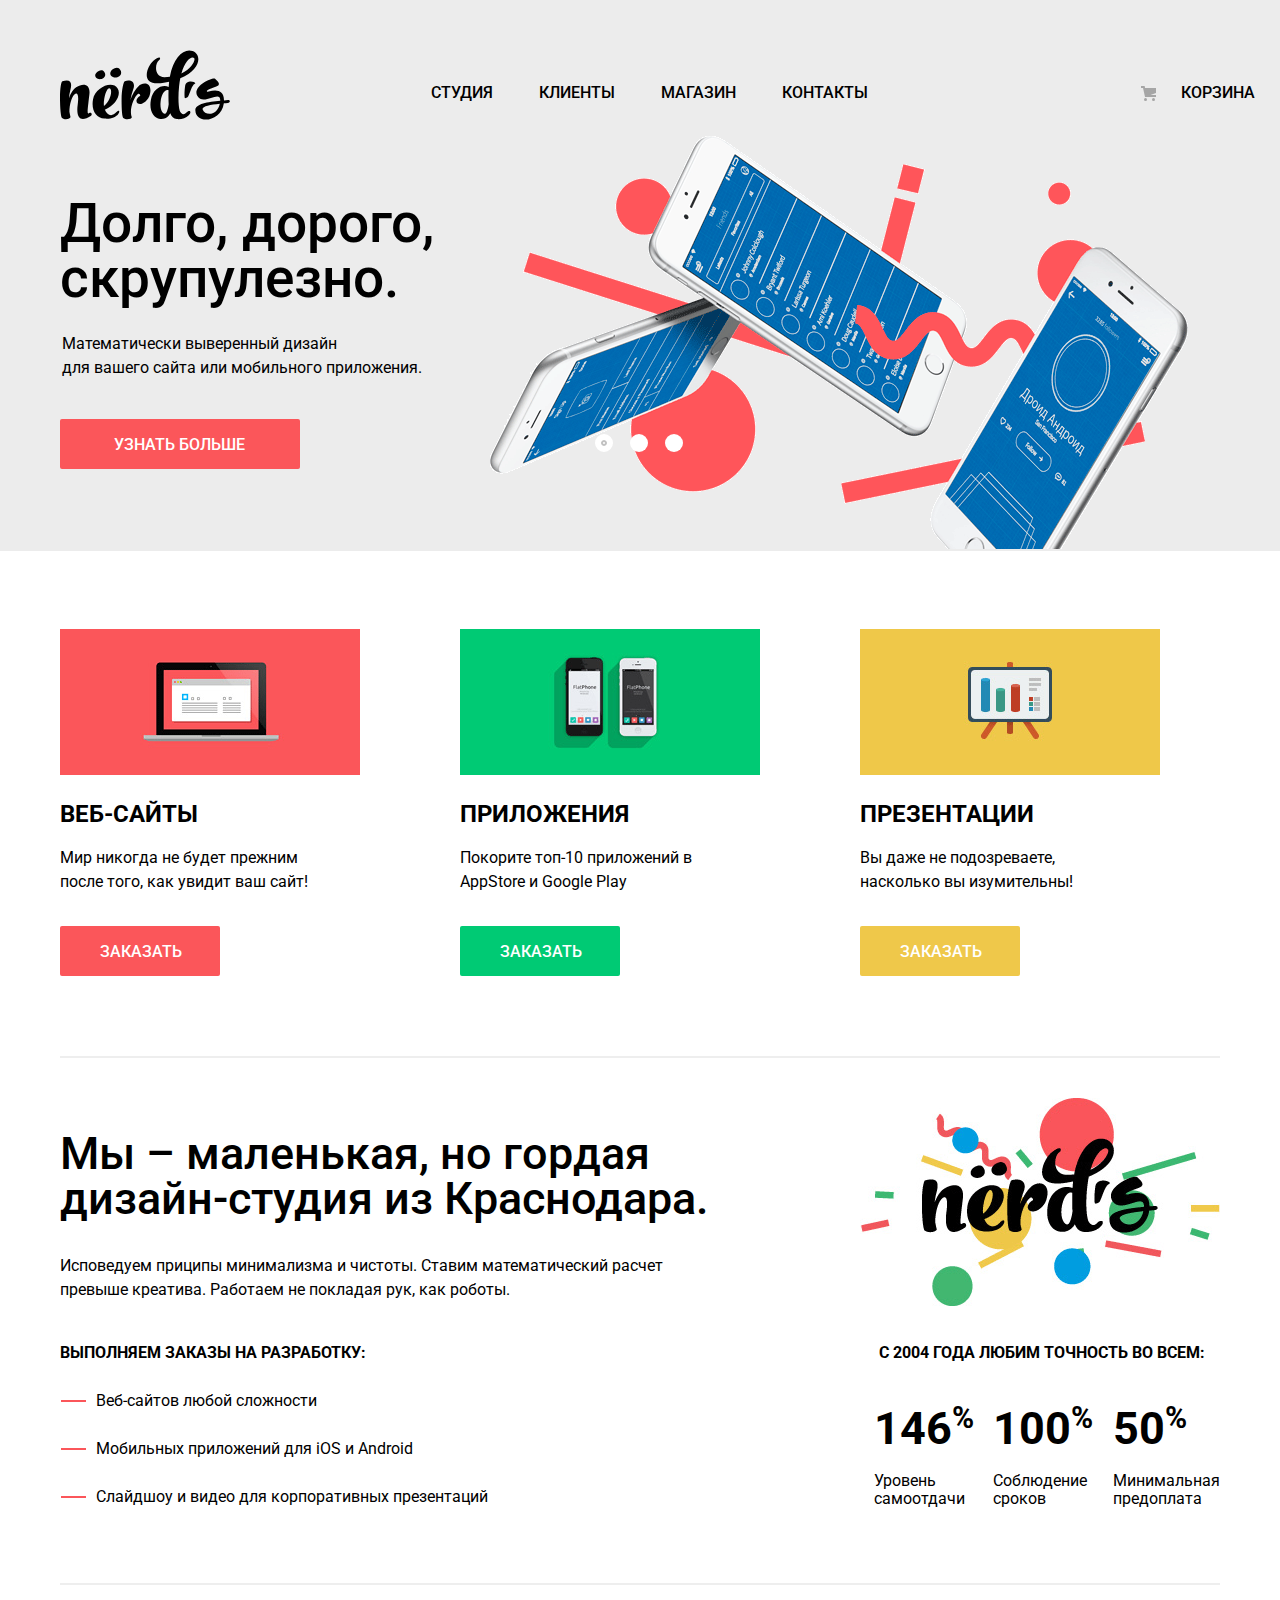
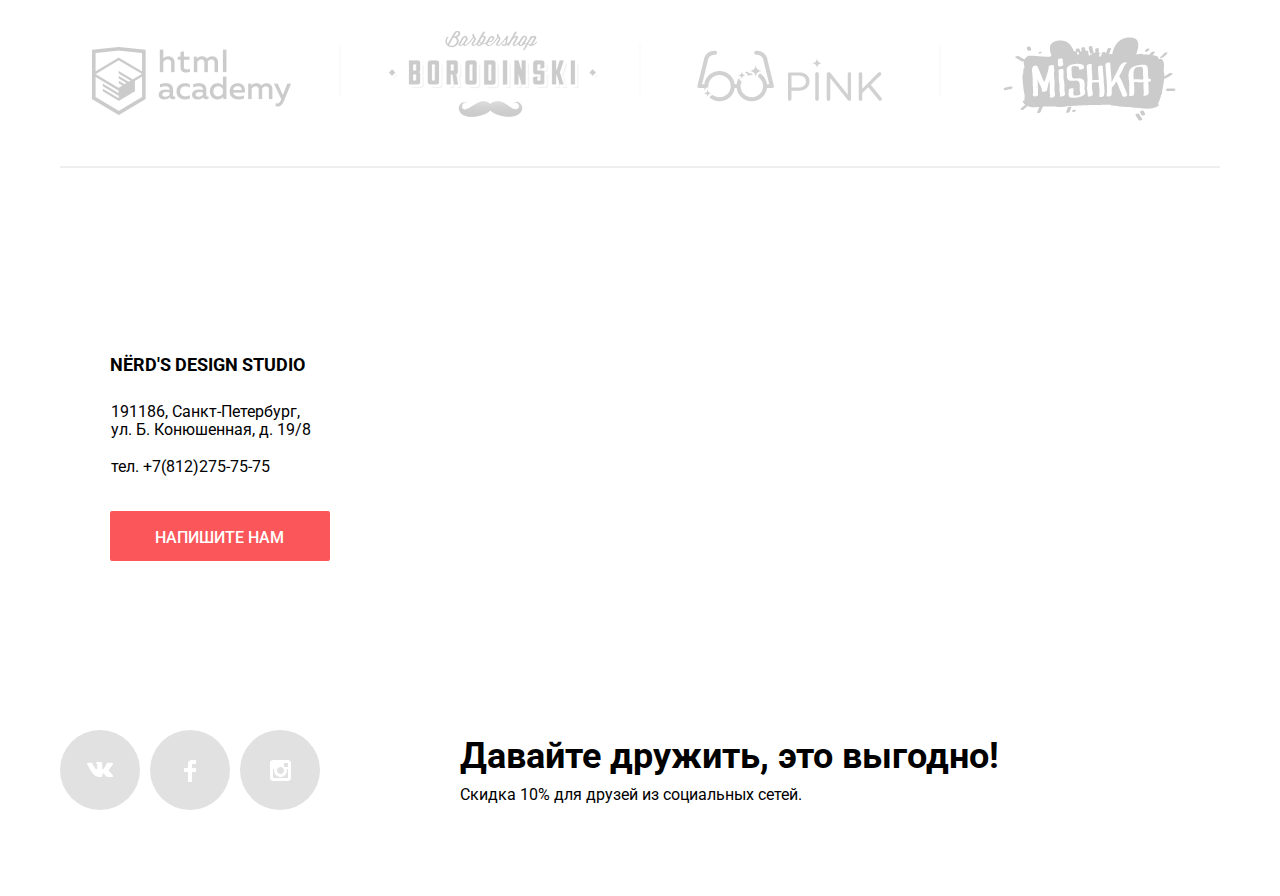
==== index.html @ c847728a "style.min linked" ====
<!DOCTYPE html>
<html lang="ru">
  <head>
    <meta charset="utf-8">
    <title>HTML Academy: Нёрдс</title>
    <link href="css/normalize.css" rel="stylesheet">
    <link href="css/style.min.css" rel="stylesheet">
    <link href="https://fonts.googleapis.com/css?family=Roboto:400,500,700&amp;subset=cyrillic" rel="stylesheet">
    <meta name="keywords" content="">
    <meta name="description" content="">
  </head>
  <body>
    <header class="main-header">
      <nav class="main-navigation">
          <img class="header-logo" src="img/nerds-logo.svg" width="170" height="70" alt="Логотип студии Nerd's">
            <ul class="site-navigation">
              <li><a class="studio" href="#" aria-label="Студия">Студия</a></li>
              <li><a class="clients" href="#" aria-label="Клиенты">Клиенты</a></li>
              <li><a class="shop" href="inner.html" aria-label="Магазин">Магазин</a></li>
              <li><a class="contacts" href="#" aria-label="Контакты">Контакты</a></li>
            </ul>
            <ul class="user-navigation">
              <li><a class="cart" href="#" aria-label="Корзина">Корзина</a></li>
            </ul>
          </nav>
          <div class="slider">
            <div class="slide1">
              <div class="slide-text">
                <span class="slider-label">Долго, дорого, скрупулезно.</span>
                <p>Математически выверенный дизайн <br> для вашего сайта или мобильного приложения.</p>
                <a class="button" href="#" aria-label="Узнать больше">Узнать больше</a>
              </div>
            </div>
            <div class="slide2">
              <div class="slide-text">
                <span class="slider-label">Любим математику как никто другой</span>
                <p>Никакого креатива, только математические формулы<br> для расчета идеальных пропорций.</p>
                <a class="button" href="#" aria-label="Узнать больше">Узнать больше</a>
              </div>
            </div>
            <div class="slide3">
              <div class="slide-text">
                <span class="slider-label">Только ночь,<br> только хардкор</span>
                <p>Работать днем как все? Мы против этого.<br> Ближе к полуночи работа только начинается.</p>
                <a class="button" href="#" aria-label="Узнать больше">Узнать больше</a>
              </div>
            </div>
            <div class="slider-pagination">
              <span class="slider-pagination-dot slider-pagination-dot-active" tabindex="0" aria-label="Первый слайд"></span>
              <span class="slider-pagination-dot" tabindex="0" aria-label="Второй слайд"></span>
              <span class="slider-pagination-dot" tabindex="0" aria-label="Третий слайд"></span>
            </div>
          </div>
        </header>
        <main class="main-index">
          <section class="services">
            <h1 class="visually-hidden">Наши услуги</h1>
            <div class="service-item">
              <img class="service-item-image" src="img/illustration-1.png" width="300" height="146" alt="Веб-сайты">
              <h2>Веб-сайты</h2>
              <p>Мир никогда не будет прежним <br> после того, как увидит ваш сайт!</p>
              <a class="button red" href="#" aria-label="Заказать">Заказать</a>
            </div>
            <div class="service-item">
              <img class="service-item-image" src="img/illustration-2.png" width="300" height="146" alt="Приложения">
              <h2>Приложения</h2>
              <p>Покорите топ-10 приложений в AppStore и Google Play</p>
              <a class="button green" href="#" aria-label="Заказать">Заказать</a>
            </div>
            <div class="service-item">
              <img class="service-item-image" src="img/illustration-3.png" width="300" height="146" alt="Презентации">
              <h2>Презентации</h2>
              <p>Вы даже не подозреваете, <br> насколько вы изумительны!</p>
              <a class="button yellow" href="#" aria-label="Заказать">Заказать</a>
            </div>
          </section>
          <section class="principles">
            <div class="project-development">
              <span class="statement">Мы – маленькая, но гордая дизайн-студия из Краснодара.</span>
              <p>Исповедуем приципы минимализма и чистоты. Ставим математический расчет <br> превыше креатива. Работаем не покладая рук, как роботы.</p>
              <h3>Выполняем заказы на разработку:</h3>
              <ul class="project-development-list">
                <li class="project-development-item">Веб-сайтов любой сложности</li>
                <li class="project-development-item">Мобильных приложений для iOS и Android</li>
                <li class="project-development-item">Слайдшоу и видео для корпоративных презентаций</li>
              </ul>
            </div>
            <div class="stats">
              <img  class="stats-image" src="img/nerds-illustration.png" width="360" height="208" alt="Nerd's studio">
              <h3>С 2004 года любим точность во всем:</h3>
              <ul class="stats-list">
                <li class="stats-item"><p>146<span class="percent">%</span></p><span class="stats-text">Уровень <br> самоотдачи</span></li>
                <li class="stats-item"><p>100<span class="percent">%</span></p><span class="stats-text">Соблюдение <br> сроков</span></li>
                <li class="stats-item"><p>50<span class="percent">%</span></p><span class="stats-text">Минимальная <br> предоплата</span></li>
              </ul>
            </div>
          </section>
          <section class="partners">
            <h4 class="visually-hidden">Наши партнеры</h4>
            <ul class="partners-list">
              <li><a class="partner htmlacademy" href="https://htmlacademy.ru/intensive/htmlcss" target="_blank" aria-label="htmlacademy"><img class="partners-image" src="img/logo-1.png" width="260" height="180" alt="Htmlacademy"></a></li>
              <li><a class="partner borodinski" href="#" target="_blank" aria-label="Барбершоп Бородинский"><img class="partners-image" src="img/logo-2.png" width="260" height="180" alt="Бородинский"></a></li>
              <li><a class="partner pink" href="#" target="_blank" aria-label="Пинк"><img class="partners-image" src="img/logo-3.png" width="260" height="180" alt="Pink"></a></li>
              <li><a class="partner mishka" href="#" target="_blank" aria-label="Мишка"><img class="partners-image" src="img/logo-4.png" width="260" height="180" alt="Mishka"></a></li>
            </ul>
          </section>
        </main>
        <footer class="main-footer">
          <section class="map">
            <iframe class="interactive-map" src="https://yandex.ru/map-widget/v1/?um=constructor%3Ab0f7ece82fbf90cd0dccb2aff1b66b3bf8017ade7876bf40e6bb655071843367&amp;source=constructor"></iframe>
            <div class="adress">
              <h5>Nёrd's design studio</h5>
              <p>191186, Санкт-Петербург, <br> ул. Б. Конюшенная, д. 19/8</p>
              <span class="phone" aria-label="Телефон">тел. +7(812)275-75-75</span><br>
              <a class="button" href="form.html" aria-label="Напишите нам">Напишите нам</a>
            </div>
          </section>
          <form class="modal-window" action="#" method="post">
            <div class="modal-window-header">
              <label class="modal-window-label">Напишите нам</label>
              <button class="close-button" type="button" name="close" aria-label="Закрыть"></button>
            </div>
            <div class="half-width">
              <p>
                <label for="name">Ваше имя:</label><br>
                <input type="text" name="yourname" id="name" placeholder="Представьтесь, пожалуйста">
              </p>
              <p>
                <label for="email">Ваш e-mail:</label><br>
                <input type="email" name="youremail" id="email" placeholder="Для отправки ответа">
              </p>
            </div>
            <div class="full-width">
              <label for="comment">Текст письма:</label><br>
              <textarea name="commentfield" id="comment" rows="4" cols="60" placeholder="В свободной форме"></textarea>
            </div>
            <button class="send-button" type="submit" name="submit-button" aria-label="Отправить">Отправить</button>
          </form>
          <section class="social">
            <h6 class="visually-hidden">Мы в социальных сетях</h6>
            <ul class="social-list">
              <li><a class="social-vk" href="https://vk.com/" target="_blank" aria-label="Вконтакте"><img src="img/vk-icon.svg" width="26" height="15" alt="Вконтакте"></a></li>
              <li><a class="social-fb" href="https://www.facebook.com/" target="_blank" aria-label="Фейсбук"><img src="img/fb-icon.svg" width="12" height="22" alt="Фейсбук"></a></li>
              <li><a class="social-instagram" href="https://www.instagram.com/" target="_blank" aria-label="Инстаграм"><img src="img/insta-icon.svg" width="21" height="21" alt="Инстаграм"></a></li>
            </ul>
            <div class="social-text">
              <span class="letsbefriends">Давайте дружить, это выгодно!</span>
              <p>Скидка 10% для друзей из социальных сетей.</p>
            </div>
          </section>
        </footer>
      </body>
    </html>
---- css/style.min.css ----
.slide2,.slide3{visibility:hidden}.service-item,.slide-text{-webkit-box-orient:vertical;-webkit-box-direction:normal}.filter-label,.main-navigation a,.price-filter p,.project-development h3,.service-item h2,.stats h3{text-transform:uppercase}body{min-width:1200px;background-color:#fff;font-family:Roboto,Arial,sans-serif;font-size:16px;line-height:24px;font-weight:400;color:#000}.visually-hidden{position:absolute;clip:rect(0 0 0 0);width:1px;height:1px;margin:-1px}.main-catalog,.main-index,.slider,.social{width:1160px;margin-right:auto;margin-left:auto}.main-header{background-color:#ececec}.header-logo{display:block;margin-right:201px}.header-logo-inner{display:block;margin-right:191px}.main-navigation,.site-navigation{display:-webkit-box;display:-ms-flexbox}.main-header-logo:hover{opacity:.8}.main-header-logo:active{opacity:.3}.partners-list,.project-development-list,.site-navigation,.social-list,.stats-list,.user-navigation{list-style-type:none;padding:0}.main-navigation{display:flex;-webkit-box-pack:justify;-ms-flex-pack:justify;justify-content:space-between;width:1160px;margin-right:auto;margin-left:auto;padding-top:50px}.site-navigation{display:flex;-webkit-box-align:center;-ms-flex-align:center;align-items:center;-ms-flex-wrap:wrap;flex-wrap:wrap;-ms-flex-negative:0;flex-shrink:0;width:466px;margin-right:244px}.slide-text,.slider-pagination{display:-webkit-box;display:-ms-flexbox}.site-navigation li{margin-right:46px}.site-navigation li:nth-child(4n){margin-right:0}.user-navigation{-ms-flex-item-align:center;align-self:center;position:relative;padding-left:40px}.cart::before{content:"";background:url(../img/cart-icon.svg) no-repeat;position:absolute;top:25%;left:0;width:15px;height:15px}.slide1,.slide2,.slide3{background-repeat:no-repeat}.slide1,.slide2,.slide3,.slider{width:1160px}.slide-text,.slide1,.slide2,.slide3,.slider{height:431px}.main-navigation ul{margin-bottom:0;padding-bottom:0}.main-navigation a{line-height:30px;font-weight:500;color:#000;text-decoration:none}.main-navigation a:hover{color:#fb565a}.main-navigation a:active{color:#a6a6a6}.main-navigation .active{padding-bottom:10px;-webkit-box-shadow:0 2px 0 0 #fb565a;box-shadow:0 2px 0 0 #fb565a}.button,.close-button,.filter-button,.send-button{line-height:18px;font-weight:500;text-transform:uppercase;color:#fff;text-decoration:none;border:none;outline:0}.adress .button,.modal-window button[type=submit],.slider .button,.web-templates-item .button,a.red{background-color:#fb565a}.adress .button:hover,.modal-window button[type=submit]:hover,.slider .button:hover,.web-templates-item .button:hover,a.red:hover{background-color:#e74246}.adress .button:active,.modal-window button[type=submit]:active,.slider .button:active,.web-templates-item .button:active,a.red:active{color:#e57b7e;background-color:#d7373b;-webkit-box-shadow:inset 0 3px 0 0 #c13135;box-shadow:inset 0 3px 0 0 #c13135}a.green{background-color:#00ca74}a.green:hover{background-color:#00bc6c}a.green:active{color:#4dc491;background-color:#00aa62;-webkit-box-shadow:inset 0 3px 0 0 #009958;box-shadow:inset 0 3px 0 0 #009958}a.yellow{background-color:#efc84a}a.yellow:hover{background-color:#eab534}a.yellow:active{color:#edc265;background-color:#e5a722;-webkit-box-shadow:inset 0 3px 0 0 #ce961f;box-shadow:inset 0 3px 0 0 #ce961f}.slider{position:relative;margin:auto}.slide1,.slide2,.slide3{position:absolute}.slide1{background-image:url(../img/nerds-index-slide1.png);background-position:396px -2px}.slide2{background-image:url(../img/nerds-index-slide2.png);background-position:398px -2px}.slide3{background-image:url(../img/nerds-index-slide3.png);background-position:402px -2px}.slide-text{display:flex;-ms-flex-direction:column;flex-direction:column;-webkit-box-pack:start;-ms-flex-pack:start;justify-content:flex-start;width:550px}.slider-label{font-size:55px;line-height:55px;font-weight:500;padding-top:76px;padding-bottom:10px}.service-item .button,.slider .button{-webkit-box-sizing:border-box;padding-top:17px}.slider p{line-height:24px;padding-bottom:23px;margin-left:2px}.slider .button{box-sizing:border-box;width:240px;height:50px;padding-left:54px;border-radius:2px}.slider-pagination{display:flex;-webkit-box-pack:justify;-ms-flex-pack:justify;justify-content:space-between;position:absolute;width:88px;bottom:99px;left:535px;cursor:pointer}.service-item,.services{display:-webkit-box;display:-ms-flexbox}.slider-pagination-dot{width:18px;height:18px;border-radius:50%;background-color:#fff}.slider-pagination-dot-active{width:6px;height:6px;border-radius:50%;background-color:#fff;border:6px solid #fff;-webkit-box-shadow:inset 0 0 0 2px #c1c1c1;box-shadow:inset 0 0 0 2px #c1c1c1}.principles,.services{-webkit-box-shadow:0 2px 0 0 #eee}.services{display:flex;-webkit-box-align:start;-ms-flex-align:start;align-items:flex-start;-ms-flex-wrap:wrap;flex-wrap:wrap;margin-top:78px;margin-bottom:42px;padding-bottom:80px;box-shadow:0 2px 0 0 #eee}.service-item{display:flex;-ms-flex-direction:column;flex-direction:column;-webkit-box-pack:center;-ms-flex-pack:center;justify-content:center;width:300px;margin-right:100px}.principles,.service-item .button{display:-webkit-box;display:-ms-flexbox}.service-item:last-child{margin-right:0}.service-item h2{font-size:24px;line-height:30px;font-weight:700;margin:24px 0 0}.service-item p{margin:17px 0 0}.service-item .button{display:flex;box-sizing:border-box;width:160px;height:50px;border-radius:2px;padding-left:40px;margin-top:32px}.stats-item,.stats-list{-webkit-box-sizing:border-box}.principles{display:flex;-webkit-box-pack:justify;-ms-flex-pack:justify;justify-content:space-between;-webkit-box-align:start;-ms-flex-align:start;align-items:flex-start;padding-bottom:44px;box-shadow:0 2px 0 0 #eee}.project-development,.stats{display:-webkit-box;display:-ms-flexbox;-webkit-box-orient:vertical;-webkit-box-direction:normal}.project-development{width:650px;display:flex;-ms-flex-direction:column;flex-direction:column;-webkit-box-pack:justify;-ms-flex-pack:justify;justify-content:space-between;margin-right:90px}.statement{font-size:45px;line-height:45px;font-weight:500;padding:0;margin:33px 0}.project-development p{padding:0;margin:0 0 39px}.project-development h3{font-size:15.7px;font-weight:700;padding:0;margin:0 0 8px}.project-development-item{position:relative;margin-bottom:24px;padding-left:36px}.project-development-item:last-child{margin-bottom:0}.project-development-item::before{content:"";position:absolute;left:1px;bottom:11px;width:25px;height:2px;background-color:#fb565a}.stats{display:flex;-ms-flex-direction:column;flex-direction:column;-webkit-box-align:end;-ms-flex-align:end;align-items:flex-end}.stats-list,.stats-text{display:-webkit-box;display:-ms-flexbox}.stats img{margin-bottom:35px}.stats h3{font-size:15.8px;font-weight:700;padding:0;margin:0 15px 32px 0}.stats-list{box-sizing:border-box;display:flex;-webkit-box-pack:justify;-ms-flex-pack:justify;justify-content:space-between;-ms-flex-wrap:wrap;flex-wrap:wrap}.stats-item{box-sizing:border-box;padding-bottom:15px}.stats-item:first-child{margin-right:19px}.stats-item:nth-child(2){margin-right:20px}.stats-item p{font-size:45px;line-height:10px;font-weight:700;padding:0 0 38px;margin:0}.percent{font-size:30px;line-height:10px;font-weight:700;vertical-align:super}.stats-text{display:flex;line-height:18px}.main-catalog,.partners-list{display:-webkit-box;display:-ms-flexbox}.partners-list{display:flex;-webkit-box-pack:justify;-ms-flex-pack:justify;justify-content:space-between;-webkit-box-shadow:0 2px 0 0 #eee;box-shadow:0 2px 0 0 #eee;padding-top:2px;padding-bottom:1px;margin:0 0 80px}.partners-image{display:block}.borodinski,.htmlacademy,.mishka,.pink{display:block;position:relative;opacity:.2}.borodinski:hover,.htmlacademy:hover,.mishka:hover,.pink:hover{opacity:1}.borodinski:active,.htmlacademy:active,.mishka:active,.pink:active{opacity:.1}.borodinski::after,.htmlacademy::after,.pink::after{content:"";position:absolute;bottom:68px;left:279px;width:2px;height:52px;background-color:#eee;opacity:1}.main-header h1{font-size:55px;line-height:55px;font-weight:500;text-align:center;padding-top:38px;padding-bottom:108px}.main-catalog{display:flex;-webkit-box-pack:justify;-ms-flex-pack:justify;justify-content:space-between;margin-top:45px}.filter,.sort{display:-webkit-box;display:-ms-flexbox}.filter{display:flex;-webkit-box-orient:vertical;-webkit-box-direction:normal;-ms-flex-direction:column;flex-direction:column}.filter-label{font-size:18px;line-height:30px;font-weight:700;padding:10px 10px 10px 0;margin-bottom:38px}.price-filter-box{position:relative;width:260px;height:80px;background-color:#eee;border-radius:2px}.price-filter-line{position:absolute;top:39px;left:25px;width:201px;height:2px;background-image:-webkit-gradient(linear,left top,right top,color-stop(75%,#00ca74),color-stop(50%,#d7dcde));background-image:-webkit-linear-gradient(left,#00ca74 75%,#d7dcde 50%);background-image:-o-linear-gradient(left,#00ca74 75%,#d7dcde 50%);background-image:linear-gradient(to right,#00ca74 75%,#d7dcde 50%)}.handle-max,.handle-min{position:absolute;top:30px;width:4px;height:4px;background-color:#ababab;cursor:pointer}.handle-min{left:20px;border:8px solid #fff;border-radius:50%;-webkit-box-shadow:0 2px 0 0 #ababab;box-shadow:0 2px 0 0 #ababab}.handle-max{right:80px;border:8px solid #fff;border-radius:50%;-webkit-box-shadow:0 2px 0 0 #ababab;box-shadow:0 2px 0 0 #ababab}.price-filter p{line-height:22px}.price-filter input[type=number]{width:80px;height:38px;margin-bottom:34px;background-color:#eee;text-align:center;border:none;border-radius:2px;margin-right:45px}.grid-filter{margin-bottom:25px}.features-filter{margin-bottom:30px}.features-filter p,.grid-filter p{position:relative;line-height:20px;color:#283136;padding-left:38px;margin-bottom:20px}.features-filter input[type=checkbox]+label::before,.features-filter input[type=checkbox]:checked+label::before,.grid-filter input[type=radio]+label::before,.grid-filter input[type=radio]:checked+label::before{width:25px;height:25px;position:absolute;top:-2px;left:1px;content:"";background-repeat:no-repeat}.features-filter p:hover,.grid-filter p:hover{color:#000}.features-filter .disabled,.grid-filter .disabled{opacity:.3}.features-filter input[type=checkbox],.grid-filter input[type=radio]{display:none}.features-filter label,.grid-filter label{cursor:pointer}.grid-filter input[type=radio]+label::before{background-image:url(../img/radio-off.svg)}.grid-filter input[type=radio]:checked+label::before{background-image:url(../img/radio-on.svg)}.features-filter input[type=checkbox]+label::before{background-image:url(../img/checkbox-off.svg)}.features-filter input[type=checkbox]:checked+label::before{background-image:url(../img/checkbox-on.svg)}.left-column .filter-button{-webkit-box-sizing:border-box;box-sizing:border-box;width:260px;height:50px;padding:auto;border-radius:2px;color:#000;background-color:#eee;cursor:pointer}.left-column button:hover,.paginator a:hover{background-color:#dfdfdf}.left-column button:active,.paginator a:active{color:#959595;background-color:#d5d5d5;-webkit-box-shadow:inset 0 3px 0 0 #bfbfbf;box-shadow:inset 0 3px 0 0 #bfbfbf}.main-content{width:760px}.sort{display:flex;-webkit-box-align:baseline;-ms-flex-align:baseline;align-items:baseline}.sort-left,.sort-right,.web-templates{display:-webkit-box;display:-ms-flexbox}.sort .filter-label{margin-right:257px}.sort-left,.sort-right{display:flex}.sort-left{margin-right:9px}.sort input{display:none}.sort-left label{margin-right:27px;cursor:pointer}.sort p{position:relative;font-size:14px;line-height:18px;text-transform:uppercase;color:#ededed}.adress h4,.adress h5,.web-templates-item a{font-size:18px;font-weight:700;text-transform:uppercase}.sort-left p:hover{color:#a6a6a6}.sort-left input[type=radio]:checked+label,.sort-left p:active{color:#231f20}.sort-right label{cursor:pointer}.ascending-sort input[type=radio]+label::before{content:"";position:absolute;left:10px;bottom:4px;width:10px;height:10px;background-image:url(../img/icon-down-dir.svg);background-repeat:no-repeat;opacity:.3}.descending-sort input[type=radio]+label::before{content:"";position:absolute;left:39px;bottom:4px;width:10px;height:10px;background-image:url(../img/icon-up-dir.svg);background-repeat:no-repeat;opacity:.3}.sort-right input[type=radio]:hover+label::before{opacity:.6}.sort-right input[type=radio]:checked+label::before{opacity:1}.web-templates{display:flex;-ms-flex-wrap:wrap;flex-wrap:wrap;-webkit-box-pack:justify;-ms-flex-pack:justify;justify-content:space-between}.web-templates-item{position:relative;width:360px;height:616px;margin-bottom:33px;background-color:#eee;cursor:pointer}.template-decoration{position:absolute;display:-webkit-box;display:-ms-flexbox;display:flex;-webkit-box-pack:justify;-ms-flex-pack:justify;justify-content:space-between;top:13px;left:15px;width:60px;height:14px}.adress,.template-description{-ms-flex-direction:column;-webkit-box-orient:vertical;-webkit-box-direction:normal}.template-dot{width:14px;height:14px;border-radius:50%;background-color:#fff}.web-templates-image{-webkit-box-sizing:border-box;box-sizing:border-box;position:absolute;border:1px solid #eee;top:40px}.web-templates-item a{line-height:30px;margin-top:35px;color:#000;text-decoration:none}.template-description{-webkit-box-sizing:border-box;box-sizing:border-box;flex-direction:column;-ms-flex-pack:distribute;justify-content:space-around;-webkit-box-align:center;-ms-flex-align:center;align-items:center;position:absolute;bottom:0;width:360px;min-height:230px;max-height:100%;overflow:hidden;background-color:#eee;display:none}.web-templates-item:hover .template-description{display:-webkit-box;display:-ms-flexbox;display:flex}.web-templates-item:hover{background-color:#4d4d4d;border-radius:5px 5px 0 0}.web-templates-item p{line-height:18px;text-align:center;padding:10px}.web-templates-item .button{display:-webkit-box;display:-ms-flexbox;display:flex;-webkit-box-pack:center;-ms-flex-pack:center;justify-content:center;-webkit-box-align:center;-ms-flex-align:center;align-items:center;margin-bottom:43px;width:200px;height:50px;border-radius:2px}.paginator,.paginator a{display:-webkit-box;display:-ms-flexbox}.paginator{display:flex}.paginator a{-webkit-box-sizing:border-box;box-sizing:border-box;display:flex;-webkit-box-pack:center;-ms-flex-pack:center;justify-content:center;-webkit-box-align:center;-ms-flex-align:center;align-items:center;width:50px;height:50px;margin-top:27px;margin-bottom:60px;line-height:18px;text-transform:uppercase;color:#000;background-color:#eee;border-radius:2px;text-decoration:none}.adress,.adress .button{-webkit-box-sizing:border-box}.adress,.modal-window,.paginator .disabled{background-color:#fff}.page{margin-right:11px}.paginator .disabled{border:3px solid #dbdbdb}.paginator .next{width:260px;height:50px}.map{position:relative;overflow:hidden;min-height:420px;margin-bottom:47px}.interactive-map{position:absolute;top:0;left:0;width:100%;height:420px;border:none}.adress{box-sizing:border-box;display:-webkit-box;display:-ms-flexbox;display:flex;flex-direction:column;-webkit-box-align:start;-ms-flex-align:start;align-items:flex-start;position:absolute;top:0;left:calc((100% - 1160px)/ 2);width:319px;height:308px;margin-top:55px;margin-bottom:55px;padding-left:50px}.adress h4,.adress h5{line-height:30px;padding:49px 0 7px;margin:0}.adress p{line-height:18px;padding-left:1px}.adress .phone{padding-bottom:8px;padding-left:1px}.adress .button{box-sizing:border-box;min-width:220px;height:50px;padding-top:18px;padding-left:45px;border-radius:2px}.modal-window{position:fixed;top:50%;margin-top:-295px;left:50%;margin-left:-480px;-webkit-box-sizing:border-box;box-sizing:border-box;-webkit-box-orient:vertical;-webkit-box-direction:normal;-ms-flex-direction:column;flex-direction:column;width:960px;height:590px;padding:67px 92px 85px 97px;-webkit-box-shadow:0 20px 60px 0 #353535;box-shadow:0 20px 60px 0 #353535;display:none}.full-width textarea,.half-width input{-webkit-box-sizing:border-box;margin-top:6px}.half-width,.modal-window-header{display:-webkit-box;display:-ms-flexbox}.modal-window-header{display:flex;-webkit-box-pack:justify;-ms-flex-pack:justify;justify-content:space-between;margin-bottom:22px}.modal-window-label{font-size:45px;line-height:45px;font-weight:500}.close-button{-ms-flex-item-align:center;align-self:center;background:url(../img/close-cross.svg) 50% 50% no-repeat;width:20px;height:20px;opacity:.3;cursor:pointer}.close-button:hover{opacity:1}.close-button:active{opacity:.1}.full-width,.half-width{width:760px;margin-left:1px}.half-width{display:flex;-webkit-box-pack:justify;-ms-flex-pack:justify;justify-content:space-between;margin-bottom:16px}.social,.social-list{display:-webkit-box;display:-ms-flexbox}.full-width label,.half-width label{line-height:18px;font-weight:700}.half-width input{box-sizing:border-box;width:360px;height:50px;padding-left:15px;border-radius:5px;border:2px solid #d7dcde}.full-width textarea{box-sizing:border-box;width:100%;height:118px;padding-top:10px;padding-left:14px;margin-bottom:38px;border-radius:5px;border:2px solid #d7dcde}.send-button,.social{-webkit-box-sizing:border-box}.send-button{box-sizing:border-box;width:260px;height:50px;padding:auto;margin-left:1px;border-radius:2px;cursor:pointer}.modal-window input:hover,.modal-window textarea:hover{border:2px solid #b4b9bb}.modal-window input:focus,.modal-window textarea:focus{color:#000;border:2px solid #000;outline:0}.modal-window input:invalid,.modal-window textarea:invalid{color:#e74246;border:2px solid #e74246}.social{display:flex;box-sizing:border-box;padding-top:1px;margin-bottom:70px}.social-list{display:flex;margin-right:130px}.social p{line-height:22px;padding:0;margin:0}.social-list a{-webkit-box-sizing:border-box;box-sizing:border-box;display:-webkit-box;display:-ms-flexbox;display:flex;background-color:#e1e1e1;width:80px;height:80px;padding-top:30px;border-radius:50%;margin-right:10px;text-decoration:none}.social-list a:hover{background-color:#e74246;text-decoration:none}.social-list a:active{background-color:#d7373b;-webkit-box-shadow:inset 0 2px 0 0 #c13135;box-shadow:inset 0 2px 0 0 #c13135;text-decoration:none}.social-list a:active img{opacity:.3}.social-fb,.social-instagram,.social-vk{display:-webkit-box;display:-ms-flexbox;display:flex;-webkit-box-pack:center;-ms-flex-pack:center;justify-content:center}.social-list .social-vk{padding-top:32px}.social-text{display:-webkit-box;display:-ms-flexbox;display:flex;-webkit-box-orient:vertical;-webkit-box-direction:normal;-ms-flex-direction:column;flex-direction:column;margin-top:24px}.letsbefriends{font-size:36px;line-height:36px;font-weight:700;margin-bottom:10px}
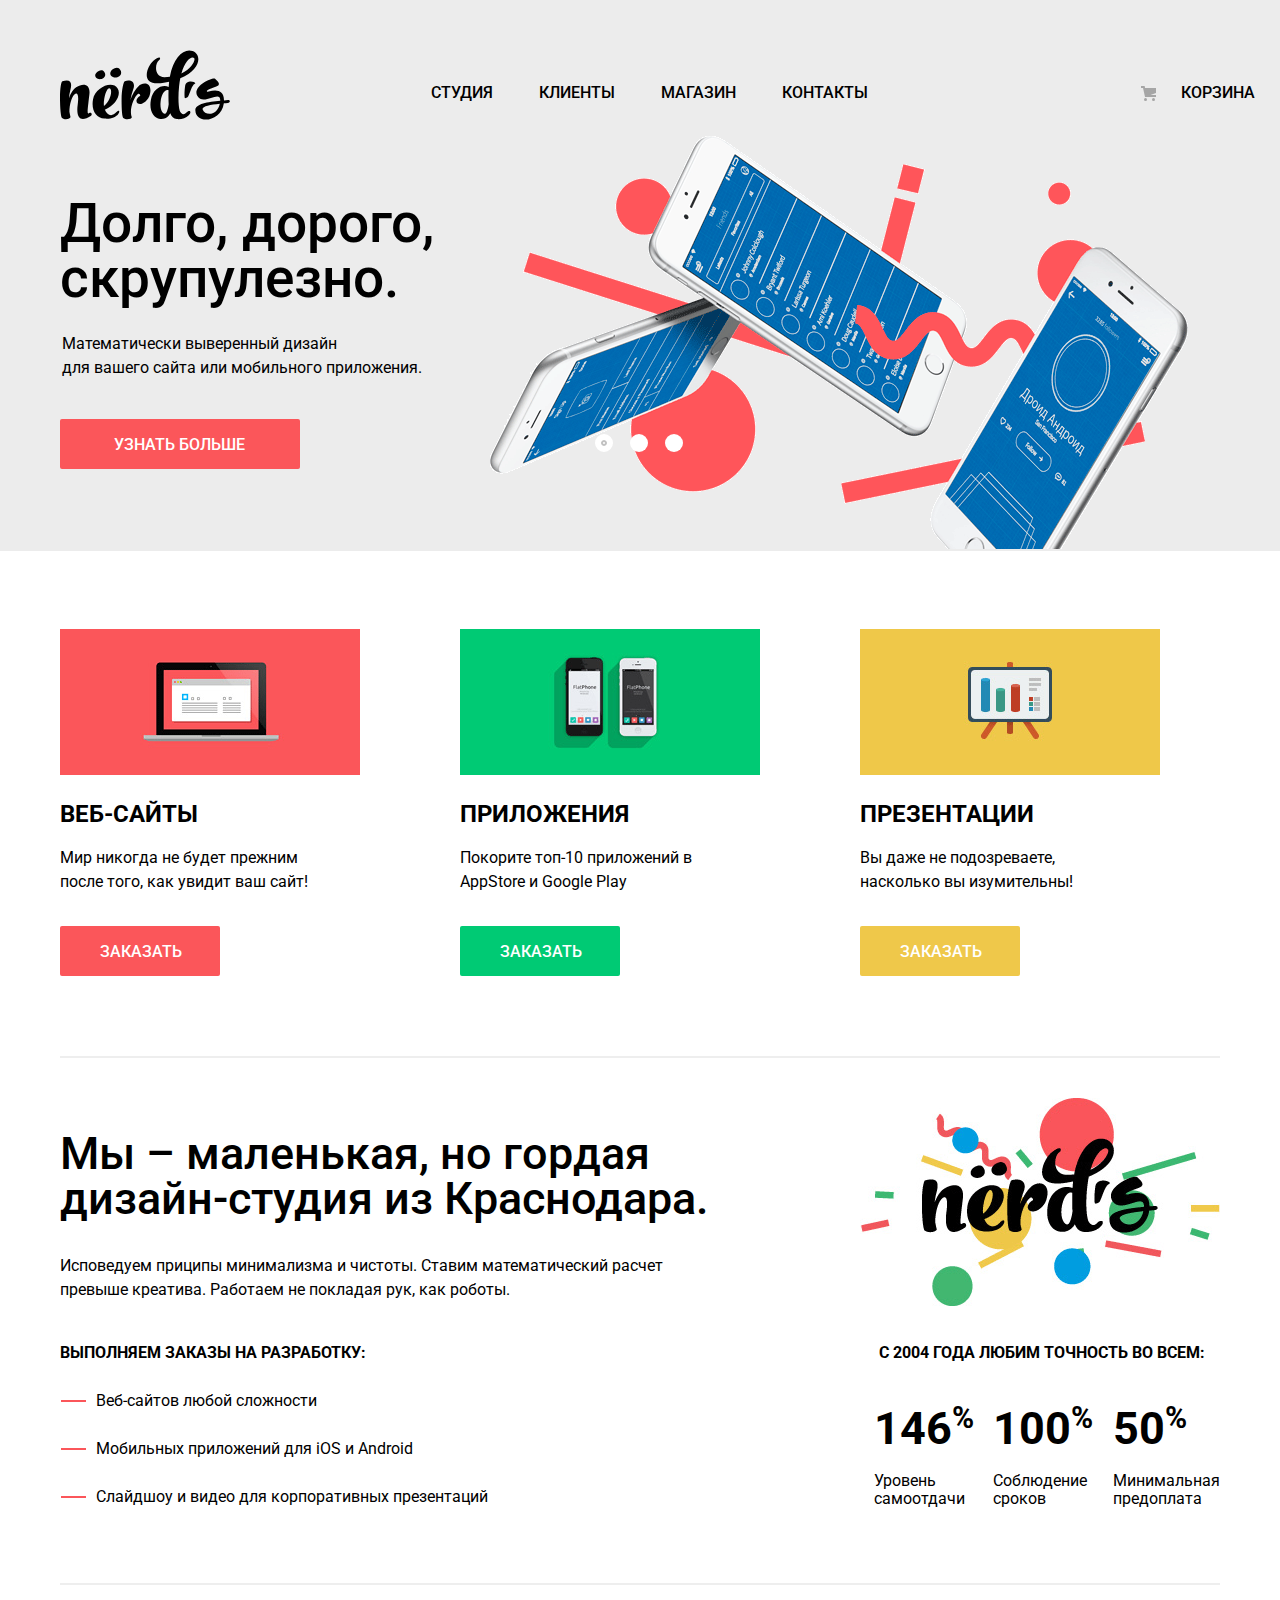
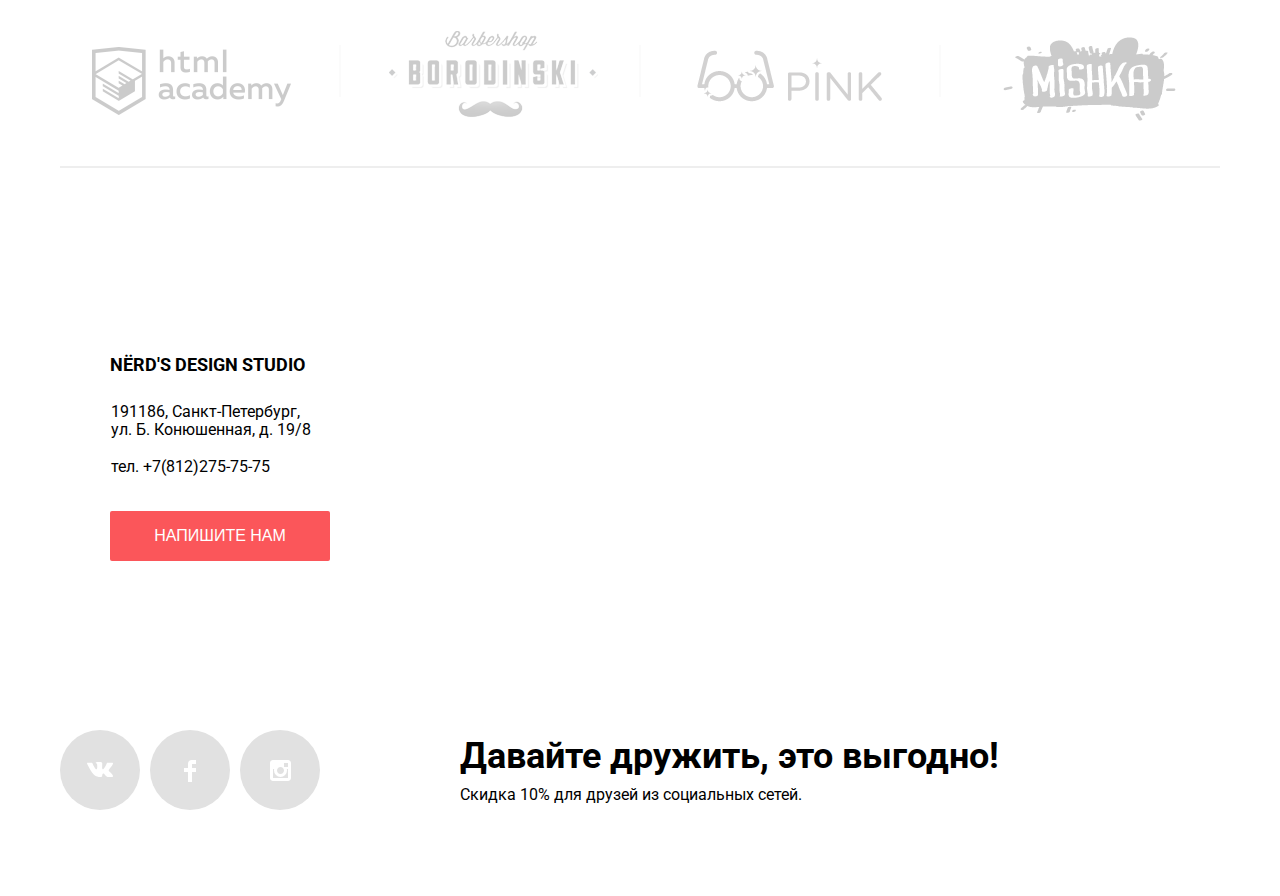
==== commit 9c4d6b3a: "modal-window jsed" ====
--- a/index.html
+++ b/index.html
@@ -4,7 +4,7 @@
     <meta charset="utf-8">
     <title>HTML Academy: Нёрдс</title>
     <link href="css/normalize.css" rel="stylesheet">
-    <link href="css/style.min.css" rel="stylesheet">
+    <link href="css/style.css" rel="stylesheet">
     <link href="https://fonts.googleapis.com/css?family=Roboto:400,500,700&amp;subset=cyrillic" rel="stylesheet">
     <meta name="keywords" content="">
     <meta name="description" content="">
@@ -112,7 +112,7 @@
               <h5>Nёrd's design studio</h5>
               <p>191186, Санкт-Петербург, <br> ул. Б. Конюшенная, д. 19/8</p>
               <span class="phone" aria-label="Телефон">тел. +7(812)275-75-75</span><br>
-              <a class="button" href="form.html" aria-label="Напишите нам">Напишите нам</a>
+              <button class="write-us-button" aria-label="Напишите нам">Напишите нам</button>
             </div>
           </section>
           <form class="modal-window" action="#" method="post">
@@ -149,5 +149,20 @@
             </div>
           </section>
         </footer>
+        <script>
+          var link = document.querySelector(".write-us-button");
+          var popup = document.querySelector(".modal-window");
+          var close = document.querySelector(".close-button");
+
+          link.addEventListener("click", function (evt) {
+            evt.preventDefault();
+            popup.classList.add("modal-show");
+          });
+
+          close.addEventListener("click", function (evt) {
+            evt.preventDefault();
+            popup.classList.remove("modal-show");
+          });
+        </script>
       </body>
     </html>
--- a/css/style.css
+++ b/css/style.css
@@ -0,0 +1,1341 @@
+body {
+  min-width: 1200px;
+  background-color: #ffffff;
+  font-family: "Roboto", "Arial", sans-serif;
+  font-size: 16px;
+  line-height: 24px;
+  font-weight: 400;
+  color: #000000;
+}
+
+.visually-hidden {
+  position: absolute;
+  clip: rect(0 0 0 0);
+  width: 1px;
+  height: 1px;
+  margin: -1px;
+}
+
+.slider,
+.main-index,
+.social,
+.main-catalog {
+  width: 1160px;
+  margin-right: auto;
+  margin-left: auto;
+}
+
+.main-header {
+  background-color: #ececec;
+}
+
+.header-logo {
+  display: block;
+  margin-right: 201px;
+}
+
+.header-logo-inner {
+  display: block;
+  margin-right: 191px;
+}
+
+.main-header-logo:hover {
+  opacity: 0.8;
+}
+
+.main-header-logo:active {
+  opacity: 0.3;
+}
+
+.site-navigation,
+.user-navigation,
+.stats-list,
+.partners-list,
+.social-list,
+.project-development-list {
+  list-style-type: none;
+  padding: 0;
+}
+
+.main-navigation {
+  display: -webkit-box;
+  display: -ms-flexbox;
+  display: flex;
+  -webkit-box-pack: justify;
+      -ms-flex-pack: justify;
+          justify-content: space-between;
+  width: 1160px;
+  margin-right: auto;
+  margin-left: auto;
+  padding-top: 50px;
+}
+
+.site-navigation {
+  display: -webkit-box;
+  display: -ms-flexbox;
+  display: flex;
+  -webkit-box-align: center;
+      -ms-flex-align: center;
+          align-items: center;
+  -ms-flex-wrap: wrap;
+      flex-wrap: wrap;
+      -ms-flex-negative: 0;
+          flex-shrink: 0;
+  width: 466px;
+  margin-right: 244px;
+}
+
+.site-navigation li {
+  margin-right: 46px;
+}
+
+.site-navigation li:nth-child(4n) {
+  margin-right: 0;
+}
+
+.user-navigation {
+  -ms-flex-item-align: center;
+      align-self: center;
+  position: relative;
+  padding-left: 40px;
+}
+
+.cart::before {
+  content: "";
+  background: url("../img/cart-icon.svg") no-repeat;
+  position: absolute;
+  top: 25%;
+  left: 0px;
+  width: 15px;
+  height: 15px;
+}
+
+.main-navigation ul {
+  margin-bottom: 0;
+  padding-bottom: 0;
+}
+
+.main-navigation a {
+  line-height: 30px;
+  font-weight: 500;
+  text-transform: uppercase;
+  color: #000000;
+  text-decoration: none;
+}
+
+.main-navigation a:hover {
+  color: #fb565a;
+}
+
+.main-navigation a:active {
+  color: #a6a6a6;
+}
+
+.main-navigation .active {
+  padding-bottom: 10px;
+  -webkit-box-shadow: 0 2px 0 0 #fb565a;
+          box-shadow: 0 2px 0 0 #fb565a;
+}
+
+.button,
+.write-us-button,
+.close-button,
+.send-button,
+.filter-button {
+  line-height: 18px;
+  font-weight: 500;
+  text-transform: uppercase;
+  color: #ffffff;
+  text-decoration: none;
+  border: none;
+  outline: none;
+}
+
+.slider .button,
+a.red,
+.write-us-button,
+.modal-window button[type="submit"],
+.web-templates-item .button {
+  background-color: #fb565a;
+}
+
+.slider .button:hover,
+a.red:hover,
+.adress .button:hover,
+.modal-window button[type="submit"]:hover,
+.web-templates-item .button:hover {
+  background-color: #e74246;
+}
+
+.slider .button:active,
+a.red:active,
+.write-us-button:active,
+.modal-window button[type="submit"]:active,
+.web-templates-item .button:active {
+  color: #e57b7e;
+  background-color: #d7373b;
+  -webkit-box-shadow: inset 0 3px 0 0 #c13135;
+          box-shadow: inset 0 3px 0 0 #c13135;
+}
+
+a.green {
+  background-color: #00ca74;
+}
+
+a.green:hover {
+  background-color: #00bc6c;
+}
+
+a.green:active {
+  color: #4dc491;
+  background-color: #00aa62;
+  -webkit-box-shadow: inset 0 3px 0 0 #009958;
+          box-shadow: inset 0 3px 0 0 #009958;
+}
+
+a.yellow {
+  background-color: #efc84a;
+}
+
+a.yellow:hover {
+  background-color: #eab534;
+}
+
+a.yellow:active {
+  color: #edc265;
+  background-color: #e5a722;
+  -webkit-box-shadow: inset 0 3px 0 0 #ce961f;
+          box-shadow: inset 0 3px 0 0 #ce961f;
+}
+
+.slider {
+  position: relative;
+  width: 1160px;
+  height: 431px;
+  margin: auto;
+}
+
+.slide1 {
+  position: absolute;
+  width: 1160px;
+  height: 431px;
+  background-image: url("../img/nerds-index-slide1.png");
+  background-position: 396px -2px;
+  background-repeat: no-repeat;
+}
+
+.slide2 {
+  position: absolute;
+  width: 1160px;
+  height: 431px;
+  background-image: url("../img/nerds-index-slide2.png");
+  background-position: 398px -2px;
+  background-repeat: no-repeat;
+  visibility: hidden;
+}
+
+.slide3 {
+  position: absolute;
+  width: 1160px;
+  height: 431px;
+  background-image: url("../img/nerds-index-slide3.png");
+  background-position: 402px -2px;
+  background-repeat: no-repeat;
+  visibility: hidden;
+}
+
+.slide-text {
+  display: -webkit-box;
+  display: -ms-flexbox;
+  display: flex;
+  -webkit-box-orient: vertical;
+  -webkit-box-direction: normal;
+      -ms-flex-direction: column;
+          flex-direction: column;
+  -webkit-box-pack: start;
+      -ms-flex-pack: start;
+          justify-content: flex-start;
+  width: 550px;
+  height: 431px;
+}
+
+.slider-label {
+  font-size: 55px;
+  line-height: 55px;
+  font-weight: 500;
+  padding-top: 76px;
+  padding-bottom: 10px;
+}
+
+.slider p {
+  line-height: 24px;
+  padding-bottom: 23px;
+  margin-left: 2px;
+}
+
+.slider .button {
+  -webkit-box-sizing: border-box;
+          box-sizing: border-box;
+  width: 240px;
+  height: 50px;
+  padding-left: 54px;
+  padding-top: 17px;
+  border-radius: 2px;
+}
+
+.slider-pagination {
+  display: -webkit-box;
+  display: -ms-flexbox;
+  display: flex;
+  -webkit-box-pack: justify;
+      -ms-flex-pack: justify;
+          justify-content: space-between;
+  position: absolute;
+  width: 88px;
+  bottom: 99px;
+  left: 535px;
+  cursor: pointer;
+}
+
+.slider-pagination-dot {
+  width: 18px;
+  height: 18px;
+  border-radius: 50%;
+  background-color: #ffffff;
+}
+
+.slider-pagination-dot-active {
+  width: 6px;
+  height: 6px;
+  border-radius: 50%;
+  background-color: #ffffff;
+  border: 6px solid #ffffff;
+  -webkit-box-shadow: inset 0 0 0 2px #c1c1c1;
+          box-shadow: inset 0 0 0 2px #c1c1c1;
+}
+
+.services {
+  display: -webkit-box;
+  display: -ms-flexbox;
+  display: flex;
+  -webkit-box-align: start;
+      -ms-flex-align: start;
+          align-items: flex-start;
+  -ms-flex-wrap: wrap;
+      flex-wrap: wrap;
+  margin-top: 78px;
+  margin-bottom: 42px;
+  padding-bottom: 80px;
+  -webkit-box-shadow: 0 2px 0 0 #eeeeee;
+          box-shadow: 0 2px 0 0 #eeeeee;
+}
+
+.service-item {
+  display: -webkit-box;
+  display: -ms-flexbox;
+  display: flex;
+  -webkit-box-orient: vertical;
+  -webkit-box-direction: normal;
+      -ms-flex-direction: column;
+          flex-direction: column;
+  -webkit-box-pack: center;
+      -ms-flex-pack: center;
+          justify-content: center;
+  width: 300px;
+  margin-right: 100px;
+}
+
+.service-item:last-child {
+  margin-right: 0;
+}
+
+.service-item h2 {
+  font-size: 24px;
+  line-height: 30px;
+  font-weight: 700;
+  text-transform: uppercase;
+  margin: 0;
+  margin-top: 24px;
+}
+
+.service-item p {
+  margin: 0;
+  margin-top: 17px;
+}
+
+.service-item .button {
+  display: -webkit-box;
+  display: -ms-flexbox;
+  display: flex;
+  -webkit-box-sizing: border-box;
+          box-sizing: border-box;
+  width: 160px;
+  height: 50px;
+  border-radius: 2px;
+  padding-left: 40px;
+  padding-top: 17px;
+  margin-top: 32px;
+}
+
+.principles {
+  display: -webkit-box;
+  display: -ms-flexbox;
+  display: flex;
+  -webkit-box-pack: justify;
+      -ms-flex-pack: justify;
+          justify-content: space-between;
+  -webkit-box-align: start;
+      -ms-flex-align: start;
+          align-items: flex-start;
+  padding-bottom: 44px;
+  -webkit-box-shadow: 0 2px 0 0 #eeeeee;
+          box-shadow: 0 2px 0 0 #eeeeee;
+}
+
+.project-development {
+  width: 650px;
+  display: -webkit-box;
+  display: -ms-flexbox;
+  display: flex;
+  -webkit-box-orient: vertical;
+  -webkit-box-direction: normal;
+      -ms-flex-direction: column;
+          flex-direction: column;
+  -webkit-box-pack: justify;
+      -ms-flex-pack: justify;
+          justify-content: space-between;
+  margin-right: 90px;
+}
+
+.statement {
+  font-size: 45px;
+  line-height: 45px;
+  font-weight: 500;
+  padding: 0;
+  margin: 0;
+  margin-top: 33px;
+  margin-bottom: 33px;
+}
+
+.project-development p {
+  padding: 0;
+  margin: 0;
+  margin-bottom: 39px;
+}
+
+.project-development h3 {
+  font-size: 15.7px;
+  font-weight: 700;
+  text-transform: uppercase;
+  padding: 0;
+  margin: 0;
+  margin-bottom: 8px;
+}
+
+.project-development-item {
+  position: relative;
+  margin-bottom: 24px;
+  padding-left: 36px;
+}
+
+.project-development-item:last-child {
+  margin-bottom: 0;
+}
+
+.project-development-item::before {
+  content: "";
+  position: absolute;
+  left: 1px;
+  bottom: 11px;
+  width: 25px;
+  height: 2px;
+  background-color: #fb565a;
+}
+
+.stats {
+  display: -webkit-box;
+  display: -ms-flexbox;
+  display: flex;
+  -webkit-box-orient: vertical;
+  -webkit-box-direction: normal;
+      -ms-flex-direction: column;
+          flex-direction: column;
+  -webkit-box-align: end;
+      -ms-flex-align: end;
+          align-items: flex-end;
+}
+
+.stats img {
+  margin-bottom: 35px;
+}
+
+.stats h3 {
+  font-size: 15.8px;
+  font-weight: 700;
+  text-transform: uppercase;
+  padding: 0;
+  margin: 0;
+  margin-right: 15px;
+  margin-bottom: 32px;
+}
+
+.stats-list {
+  -webkit-box-sizing: border-box;
+          box-sizing: border-box;
+  display: -webkit-box;
+  display: -ms-flexbox;
+  display: flex;
+  -webkit-box-pack: justify;
+      -ms-flex-pack: justify;
+          justify-content: space-between;
+  -ms-flex-wrap: wrap;
+      flex-wrap: wrap;
+}
+
+.stats-item {
+  -webkit-box-sizing: border-box;
+          box-sizing: border-box;
+  padding-bottom: 15px;
+}
+
+.stats-item:first-child {
+  margin-right: 19px;
+}
+
+.stats-item:nth-child(2) {
+  margin-right: 20px;
+}
+
+.stats-item p {
+  font-size: 45px;
+  line-height: 10px;
+  font-weight: 700;
+  padding: 0;
+  margin: 0;
+  padding-bottom: 38px;
+}
+
+.percent {
+  font-size: 30px;
+  line-height: 10px;
+  font-weight: 700;
+  vertical-align: super;
+}
+
+.stats-text {
+  display: -webkit-box;
+  display: -ms-flexbox;
+  display: flex;
+  line-height: 18px;
+}
+
+.partners-list {
+  display: -webkit-box;
+  display: -ms-flexbox;
+  display: flex;
+  -webkit-box-pack: justify;
+      -ms-flex-pack: justify;
+          justify-content: space-between;
+  -webkit-box-shadow: 0 2px 0 0 #eeeeee;
+          box-shadow: 0 2px 0 0 #eeeeee;
+  padding-top: 2px;
+  padding-bottom: 1px;
+  margin: 0;
+  margin-bottom: 80px;
+}
+
+.partners-image {
+  display: block;
+}
+
+.htmlacademy,
+.borodinski,
+.pink,
+.mishka {
+  display: block;
+  position: relative;
+  opacity: 0.2;
+}
+
+.htmlacademy:hover,
+.borodinski:hover,
+.pink:hover,
+.mishka:hover {
+  opacity: 1;
+}
+
+.htmlacademy:active,
+.borodinski:active,
+.pink:active,
+.mishka:active {
+  opacity: 0.1;
+}
+
+.htmlacademy::after,
+.borodinski::after,
+.pink::after {
+  content: "";
+  position: absolute;
+  bottom: 68px;
+  left: 279px;
+  width: 2px;
+  height: 52px;
+  background-color: #eeeeee;
+  opacity: 1;
+}
+
+.main-header h1 {
+  font-size: 55px;
+  line-height: 55px;
+  font-weight: 500;
+  text-align: center;
+  padding-top: 38px;
+  padding-bottom: 108px;
+}
+
+.main-catalog {
+  display: -webkit-box;
+  display: -ms-flexbox;
+  display: flex;
+  -webkit-box-pack: justify;
+      -ms-flex-pack: justify;
+          justify-content: space-between;
+  margin-top: 45px;
+}
+
+.filter {
+  display: -webkit-box;
+  display: -ms-flexbox;
+  display: flex;
+  -webkit-box-orient: vertical;
+  -webkit-box-direction: normal;
+      -ms-flex-direction: column;
+          flex-direction: column;
+}
+
+.filter-label {
+  font-size: 18px;
+  line-height: 30px;
+  text-transform: uppercase;
+  font-weight: 700;
+  padding: 10px;
+  padding-left: 0;
+  margin-bottom: 38px;
+}
+
+.price-filter-box {
+  position: relative;
+  width: 260px;
+  height: 80px;
+  background-color: #eeeeee;
+  border-radius: 2px;
+}
+
+.price-filter-line {
+  position: absolute;
+  top: 39px;
+  left: 25px;
+  width: 201px;
+  height: 2px;
+  background-image: -webkit-gradient(linear, left top, right top, color-stop(75%, #00ca74), color-stop(50%, #d7dcde));
+  background-image: -webkit-linear-gradient(left, #00ca74 75%, #d7dcde 50%);
+  background-image: -o-linear-gradient(left, #00ca74 75%, #d7dcde 50%);
+  background-image: linear-gradient(to right, #00ca74 75%, #d7dcde 50%);
+}
+
+.handle-min {
+  position: absolute;
+  top: 30px;
+  left: 20px;
+  width: 4px;
+  height: 4px;
+  background-color: #ababab;
+  border: 8px solid #ffffff;
+  border-radius: 50%;
+  -webkit-box-shadow: 0 2px 0 0 #ababab;
+          box-shadow: 0 2px 0 0 #ababab;
+  cursor: pointer;
+}
+
+.handle-max {
+  position: absolute;
+  top: 30px;
+  right: 80px;
+  width: 4px;
+  height: 4px;
+  background-color: #ababab;
+  border: 8px solid #ffffff;
+  border-radius: 50%;
+  -webkit-box-shadow: 0 2px 0 0 #ababab;
+          box-shadow: 0 2px 0 0 #ababab;
+  cursor: pointer;
+}
+
+.price-filter p {
+  line-height: 22px;
+  text-transform: uppercase;
+}
+
+.price-filter input[type="number"] {
+  width: 80px;
+  height: 38px;
+  margin-bottom: 34px;
+  background-color: #eeeeee;
+  text-align: center;
+  border: none;
+  border-radius: 2px;
+  margin-right: 45px;
+}
+
+.grid-filter {
+  margin-bottom: 25px;
+}
+
+.features-filter {
+  margin-bottom: 30px;
+}
+
+.grid-filter p,
+.features-filter p {
+  position: relative;
+  line-height: 20px;
+  color: #283136;
+  padding-left: 38px;
+  margin-bottom: 20px;
+}
+
+.grid-filter p:hover,
+.features-filter p:hover {
+  color: #000000;
+}
+
+.grid-filter .disabled,
+.features-filter .disabled {
+  opacity: 0.3;
+}
+
+.grid-filter input[type="radio"],
+.features-filter input[type="checkbox"] {
+    display: none;
+}
+
+.grid-filter label,
+.features-filter label {
+    cursor: pointer;
+}
+
+.grid-filter input[type="radio"] + label::before {
+  content: "";
+  width: 25px;
+  height: 25px;
+  position: absolute;
+  top: -2px;
+  left: 1px;
+  background-image: url("../img/radio-off.svg");
+  background-repeat: no-repeat;
+}
+
+.grid-filter input[type="radio"]:checked + label::before {
+  content: "";
+  width: 25px;
+  height: 25px;
+  position: absolute;
+  top: -2px;
+  left: 1px;
+  background-image: url("../img/radio-on.svg");
+  background-repeat: no-repeat;
+}
+
+.features-filter input[type="checkbox"] + label::before {
+  content: "";
+  width: 25px;
+  height: 25px;
+  position: absolute;
+  top: -2px;
+  left: 1px;
+  background-image: url("../img/checkbox-off.svg");
+  background-repeat: no-repeat;
+}
+
+.features-filter input[type="checkbox"]:checked + label::before {
+  content: "";
+  width: 25px;
+  height: 25px;
+  position: absolute;
+  top: -2px;
+  left: 1px;
+  background-image: url("../img/checkbox-on.svg");
+  background-repeat: no-repeat;
+}
+
+.left-column .filter-button {
+  -webkit-box-sizing: border-box;
+          box-sizing: border-box;
+  width: 260px;
+  height: 50px;
+  padding: auto;
+  border-radius: 2px;
+  color: #000000;
+  background-color: #eeeeee;
+  cursor: pointer;
+}
+
+.left-column button:hover,
+.paginator a:hover {
+  background-color: #dfdfdf;
+}
+
+.left-column button:active,
+.paginator a:active {
+  color: #959595;
+  background-color: #d5d5d5;
+  -webkit-box-shadow: inset 0 3px 0 0 #bfbfbf;
+          box-shadow: inset 0 3px 0 0 #bfbfbf;
+}
+
+.main-content {
+  width: 760px;
+}
+
+.sort {
+  display: -webkit-box;
+  display: -ms-flexbox;
+  display: flex;
+  -webkit-box-align: baseline;
+      -ms-flex-align: baseline;
+          align-items: baseline;
+}
+
+.sort .filter-label {
+  margin-right: 257px;
+}
+
+.sort-left,
+.sort-right {
+  display: -webkit-box;
+  display: -ms-flexbox;
+  display: flex;
+}
+
+.sort-left {
+  margin-right: 9px;
+}
+
+.sort input {
+  display: none;
+}
+
+.sort-left label {
+  margin-right: 27px;
+  cursor: pointer;
+}
+
+.sort p {
+  position: relative;
+  font-size: 14px;
+  line-height: 18px;
+  text-transform: uppercase;
+  color: #ededed;
+}
+
+.sort-left p:hover {
+  color: #a6a6a6;
+}
+
+.sort-left p:active,
+.sort-left input[type="radio"]:checked + label  {
+  color: #231f20;
+}
+
+.sort-right label {
+  cursor: pointer;
+}
+
+.ascending-sort input[type="radio"] + label::before {
+  content: "";
+  position: absolute;
+  left: 10px;
+  bottom: 4px;
+  width: 10px;
+  height: 10px;
+  background-image: url("../img/icon-down-dir.svg");
+  background-repeat: no-repeat;
+  opacity: 0.3;
+}
+
+.descending-sort input[type="radio"] + label::before {
+  content: "";
+  position: absolute;
+  left: 39px;
+  bottom: 4px;
+  width: 10px;
+  height: 10px;
+  background-image: url("../img/icon-up-dir.svg");
+  background-repeat: no-repeat;
+  opacity: 0.3;
+}
+
+.sort-right input[type="radio"]:hover + label::before {
+  opacity: 0.6;
+}
+
+.sort-right input[type="radio"]:checked + label::before {
+  opacity: 1;
+}
+
+.web-templates {
+  display: -webkit-box;
+  display: -ms-flexbox;
+  display: flex;
+  -ms-flex-wrap: wrap;
+      flex-wrap: wrap;
+  -webkit-box-pack: justify;
+      -ms-flex-pack: justify;
+          justify-content: space-between;
+}
+
+.web-templates-item {
+  position: relative;
+  width: 360px;
+  height: 616px;
+  margin-bottom: 33px;
+  background-color: #eeeeee;
+  cursor: pointer;
+}
+
+.template-decoration {
+  position: absolute;
+  display: -webkit-box;
+  display: -ms-flexbox;
+  display: flex;
+  -webkit-box-pack: justify;
+      -ms-flex-pack: justify;
+          justify-content: space-between;
+  top: 13px;
+  left: 15px;
+  width: 60px;
+  height: 14px;
+}
+
+.template-dot {
+  width: 14px;
+  height: 14px;
+  border-radius: 50%;
+  background-color: #ffffff;
+}
+
+.web-templates-image {
+  -webkit-box-sizing: border-box;
+          box-sizing: border-box;
+  position: absolute;
+  border: 1px solid #eeeeee;
+  top: 40px;
+}
+
+.web-templates-item a {
+  font-size: 18px;
+  line-height: 30px;
+  font-weight: 700;
+  margin-top: 35px;
+  text-transform: uppercase;
+  color: #000000;
+  text-decoration: none;
+}
+
+.template-description {
+  -webkit-box-sizing: border-box;
+          box-sizing: border-box;
+  display: -webkit-box;
+  display: -ms-flexbox;
+  display: flex;
+  -webkit-box-orient: vertical;
+  -webkit-box-direction: normal;
+      -ms-flex-direction: column;
+          flex-direction: column;
+  -ms-flex-pack: distribute;
+      justify-content: space-around;
+  -webkit-box-align: center;
+      -ms-flex-align: center;
+          align-items: center;
+  position: absolute;
+  bottom: 0;
+  width: 360px;
+  min-height: 230px;
+  max-height: 100%;
+  overflow: hidden;
+  background-color: #eeeeee;
+  display: none;
+}
+
+.web-templates-item:hover .template-description {
+  display: -webkit-box;
+  display: -ms-flexbox;
+  display: flex;
+}
+
+.web-templates-item:hover {
+  background-color: #4d4d4d;
+  border-radius: 5px 5px 0 0;
+}
+
+.web-templates-item p {
+  line-height: 18px;
+  text-align: center;
+  padding: 10px;
+}
+
+.web-templates-item .button {
+  display: -webkit-box;
+  display: -ms-flexbox;
+  display: flex;
+  -webkit-box-pack: center;
+      -ms-flex-pack: center;
+          justify-content: center;
+  -webkit-box-align: center;
+      -ms-flex-align: center;
+          align-items: center;
+  margin-bottom: 43px;
+  width: 200px;
+  height: 50px;
+  border-radius: 2px;
+}
+
+.paginator {
+  display: -webkit-box;
+  display: -ms-flexbox;
+  display: flex;
+}
+
+.paginator a {
+  -webkit-box-sizing: border-box;
+          box-sizing: border-box;
+  display: -webkit-box;
+  display: -ms-flexbox;
+  display: flex;
+  -webkit-box-pack: center;
+      -ms-flex-pack: center;
+          justify-content: center;
+  -webkit-box-align: center;
+      -ms-flex-align: center;
+          align-items: center;
+  width: 50px;
+  height: 50px;
+  margin-top: 27px;
+  margin-bottom: 60px;
+  line-height: 18px;
+  text-transform: uppercase;
+  color: #000000;
+  background-color: #eeeeee;
+  border-radius: 2px;
+  text-decoration: none;
+}
+
+.page {
+  margin-right: 11px;
+}
+
+.paginator .disabled {
+  background-color: #ffffff;
+  border: 3px solid #dbdbdb;
+}
+
+.paginator .next {
+  width: 260px;
+  height: 50px;
+}
+
+.map {
+  position: relative;
+  overflow: hidden;
+  min-height: 420px;
+  margin-bottom: 47px;
+}
+
+.interactive-map {
+  position: absolute;
+  top: 0;
+  left: 0;
+  width: 100%;
+  height: 420px;
+  border: none;
+}
+
+.adress {
+  -webkit-box-sizing: border-box;
+          box-sizing: border-box;
+  display: -webkit-box;
+  display: -ms-flexbox;
+  display: flex;
+  -webkit-box-orient: vertical;
+  -webkit-box-direction: normal;
+      -ms-flex-direction: column;
+          flex-direction: column;
+  -webkit-box-align: start;
+      -ms-flex-align: start;
+          align-items: flex-start;
+  position: absolute;
+  top: 0;
+  left: calc((100% - 1160px)/2);
+  width: 319px;
+  height: 308px;
+  margin-top: 55px;
+  margin-bottom: 55px;
+  padding-left: 50px;
+  background-color: #ffffff;
+}
+
+.adress h5,
+.adress h4 {
+  font-size: 18px;
+  line-height: 30px;
+  font-weight: 700;
+  text-transform: uppercase;
+  padding: 0;
+  margin: 0;
+  padding-top: 49px;
+  padding-bottom: 7px;
+}
+
+.adress p {
+  line-height: 18px;
+  padding-left: 1px;
+}
+
+.adress .phone {
+  padding-bottom: 8px;
+  padding-left: 1px;
+}
+
+.write-us-button {
+  -webkit-box-sizing: border-box;
+          box-sizing: border-box;
+  min-width: 220px;
+  height: 50px;
+  padding: auto;
+  border-radius: 2px;
+  cursor: pointer;
+}
+
+.modal-window {
+  position: fixed;
+  top: 50%;
+  margin-top: -295px;
+  left: 50%;
+  margin-left: -480px;
+  -webkit-box-sizing: border-box;
+          box-sizing: border-box;
+  display: -webkit-box;
+  display: -ms-flexbox;
+  display: flex;
+  -webkit-box-orient: vertical;
+  -webkit-box-direction: normal;
+      -ms-flex-direction: column;
+          flex-direction: column;
+  width: 960px;
+  height: 590px;
+  padding: 67px 92px 85px 97px;
+  background-color: #ffffff;
+  -webkit-box-shadow: 0 20px 60px 0 #353535;
+          box-shadow: 0 20px 60px 0 #353535;
+  display: none;
+}
+
+.modal-show {
+  display: flex;
+}
+
+.modal-window-header {
+  display: -webkit-box;
+  display: -ms-flexbox;
+  display: flex;
+  -webkit-box-pack: justify;
+      -ms-flex-pack: justify;
+          justify-content: space-between;
+  margin-bottom: 22px;
+}
+
+.modal-window-label {
+  font-size: 45px;
+  line-height: 45px;
+  font-weight: 500;
+}
+
+.close-button {
+ -ms-flex-item-align: center;
+     align-self: center;
+  background: url("../img/close-cross.svg") 50% 50% no-repeat;
+  width: 20px;
+  height: 20px;
+  opacity: 0.3;
+  cursor: pointer;
+}
+
+.close-button:hover {
+  opacity: 1;
+}
+
+.close-button:active {
+  opacity: 0.1;
+}
+
+.half-width,
+.full-width {
+  width: 760px;
+  margin-left: 1px;
+}
+
+.half-width {
+  display: -webkit-box;
+  display: -ms-flexbox;
+  display: flex;
+  -webkit-box-pack: justify;
+      -ms-flex-pack: justify;
+          justify-content: space-between;
+  margin-bottom: 16px;
+}
+
+.half-width label,
+.full-width label {
+  line-height: 18px;
+  font-weight: 700;
+}
+
+.half-width input {
+  -webkit-box-sizing: border-box;
+          box-sizing: border-box;
+  width: 360px;
+  height: 50px;
+  padding-left: 15px;
+  margin-top: 6px;
+  border-radius: 5px;
+  border: 2px solid #d7dcde;
+}
+
+.full-width textarea {
+  -webkit-box-sizing: border-box;
+          box-sizing: border-box;
+  width: 100%;
+  height: 118px;
+  padding-top: 10px;
+  padding-left: 14px;
+  margin-top: 6px;
+  margin-bottom: 38px;
+  border-radius: 5px;
+  border: 2px solid #d7dcde;
+}
+
+.send-button {
+  -webkit-box-sizing: border-box;
+          box-sizing: border-box;
+  width: 260px;
+  height: 50px;
+  padding: auto;
+  margin-left: 1px;
+  border-radius: 2px;
+  cursor: pointer;
+}
+
+.modal-window input:hover,
+.modal-window textarea:hover {
+  border: 2px solid #b4b9bb;
+}
+
+.modal-window input:focus,
+.modal-window textarea:focus {
+  color: #000000;
+  border: 2px solid #000000;
+  outline: none;
+}
+
+.modal-window input:invalid,
+.modal-window textarea:invalid {
+  color: #e74246;
+  border: 2px solid #e74246;
+}
+
+.social {
+  display: -webkit-box;
+  display: -ms-flexbox;
+  display: flex;
+  -webkit-box-sizing: border-box;
+          box-sizing: border-box;
+  padding-top: 1px;
+  margin-bottom: 70px;
+}
+
+.social-list {
+  display: -webkit-box;
+  display: -ms-flexbox;
+  display: flex;
+  margin-right: 130px;
+}
+
+.social p {
+  line-height: 22px;
+  padding: 0;
+  margin: 0;
+}
+
+.social-list a {
+  -webkit-box-sizing: border-box;
+          box-sizing: border-box;
+  display: -webkit-box;
+  display: -ms-flexbox;
+  display: flex;
+  background-color: #e1e1e1;
+  width: 80px;
+  height: 80px;
+  padding-top: 30px;
+  border-radius: 50%;
+  margin-right: 10px;
+  text-decoration: none;
+}
+
+.social-list a:hover {
+  background-color: #e74246;
+  text-decoration: none;
+}
+
+.social-list a:active {
+  background-color: #d7373b;
+  -webkit-box-shadow: inset 0 2px 0 0 #c13135;
+          box-shadow: inset 0 2px 0 0 #c13135;
+  text-decoration: none;
+}
+
+.social-list a:active img {
+  opacity: 0.3;
+}
+
+.social-vk,
+.social-fb,
+.social-instagram {
+  display: -webkit-box;
+  display: -ms-flexbox;
+  display: flex;
+  -webkit-box-pack: center;
+      -ms-flex-pack: center;
+          justify-content: center;
+}
+
+.social-list .social-vk {
+  padding-top: 32px;
+}
+
+.social-text {
+  display: -webkit-box;
+  display: -ms-flexbox;
+  display: flex;
+  -webkit-box-orient: vertical;
+  -webkit-box-direction: normal;
+      -ms-flex-direction: column;
+          flex-direction: column;
+  margin-top: 24px;
+}
+
+.letsbefriends {
+  font-size: 36px;
+  line-height: 36px;
+  font-weight: 700;
+  margin-bottom: 10px;
+}
